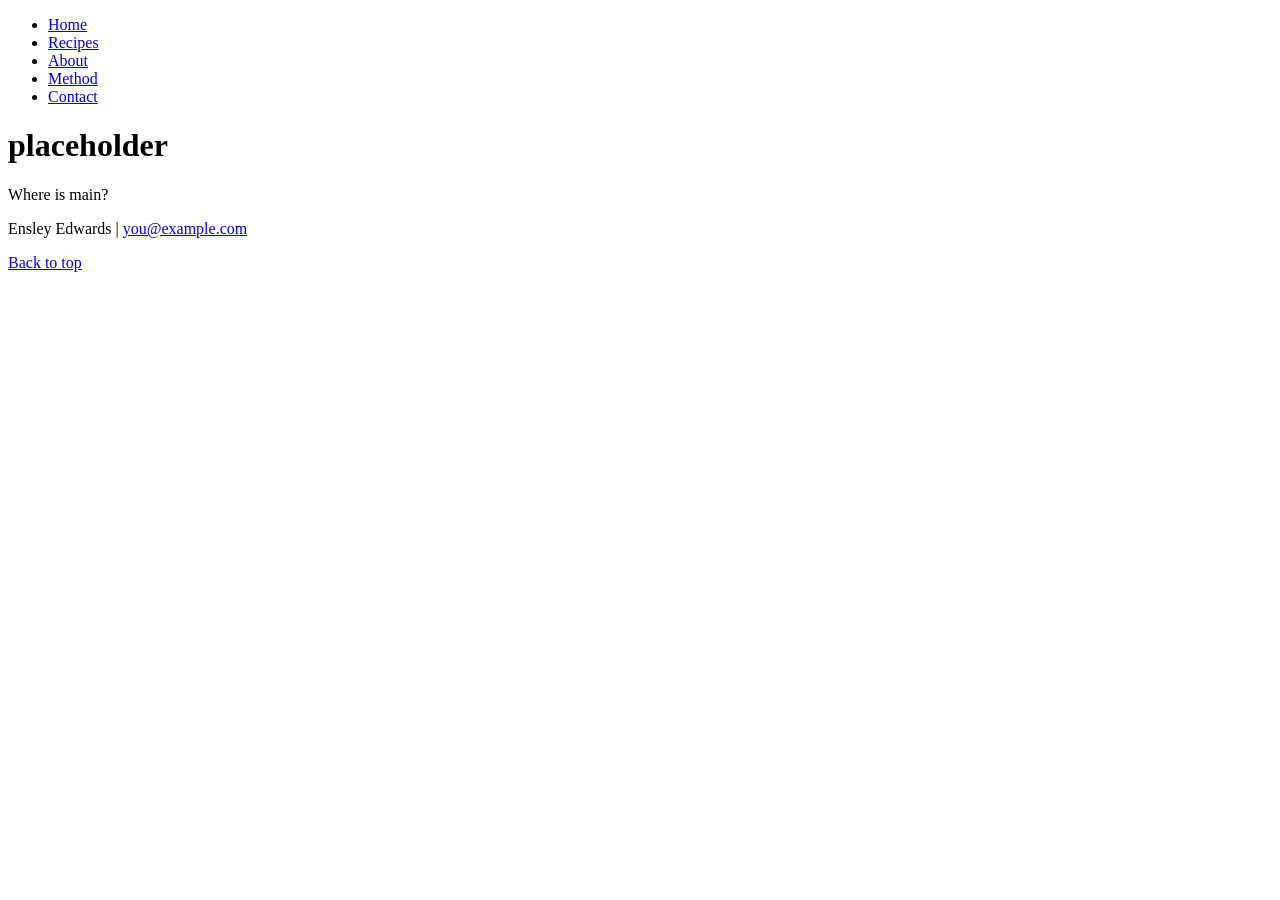
==== recipes/bbq-chicken.html @ 20ef9bd4 "rename" ====
<!DOCTYPE html>
<html lang="en">
<head>
    <meta charset="UTF-8">
    <meta name="viewport" content="width=device-width, initial-scale=1.0">
    <title>Document</title>

   <link rel="preconnect" href="https://fonts.googleapis.com">
    <link rel="preconnect" href="https://fonts.gstatic.com" crossorigin>
    <link href="https://fonts.googleapis.com/css2?family=Molle:ital@1&display=swap" rel="stylesheet">

    <link rel="stylesheet" href="css/styles.css">
</head>
<body id="top">
    <nav class="site-nav">
        <ul>
            <li><a href="index.html">Home</a></li>
            <li><a href="#recipes">Recipes</a></li>
            <li><a href="#about">About</a></li>
            <li><a href="#method">Method</a></li>
            <li><a href="mailto:email@example.com">Contact</a></li>
        </ul>
    </nav>

    <main>
        <h1>placeholder</h1>
        <p>Where is main?</p>
    </main>

    <footer class="site-footer">
        <div class="inner">
            <p>Ensley Edwards | <a href="mailto:email@example.com">you@example.com</a></p>
            <p class="right"><a href="#top">Back to top</a></p>
        </div>
    </footer>
</body>
</html>
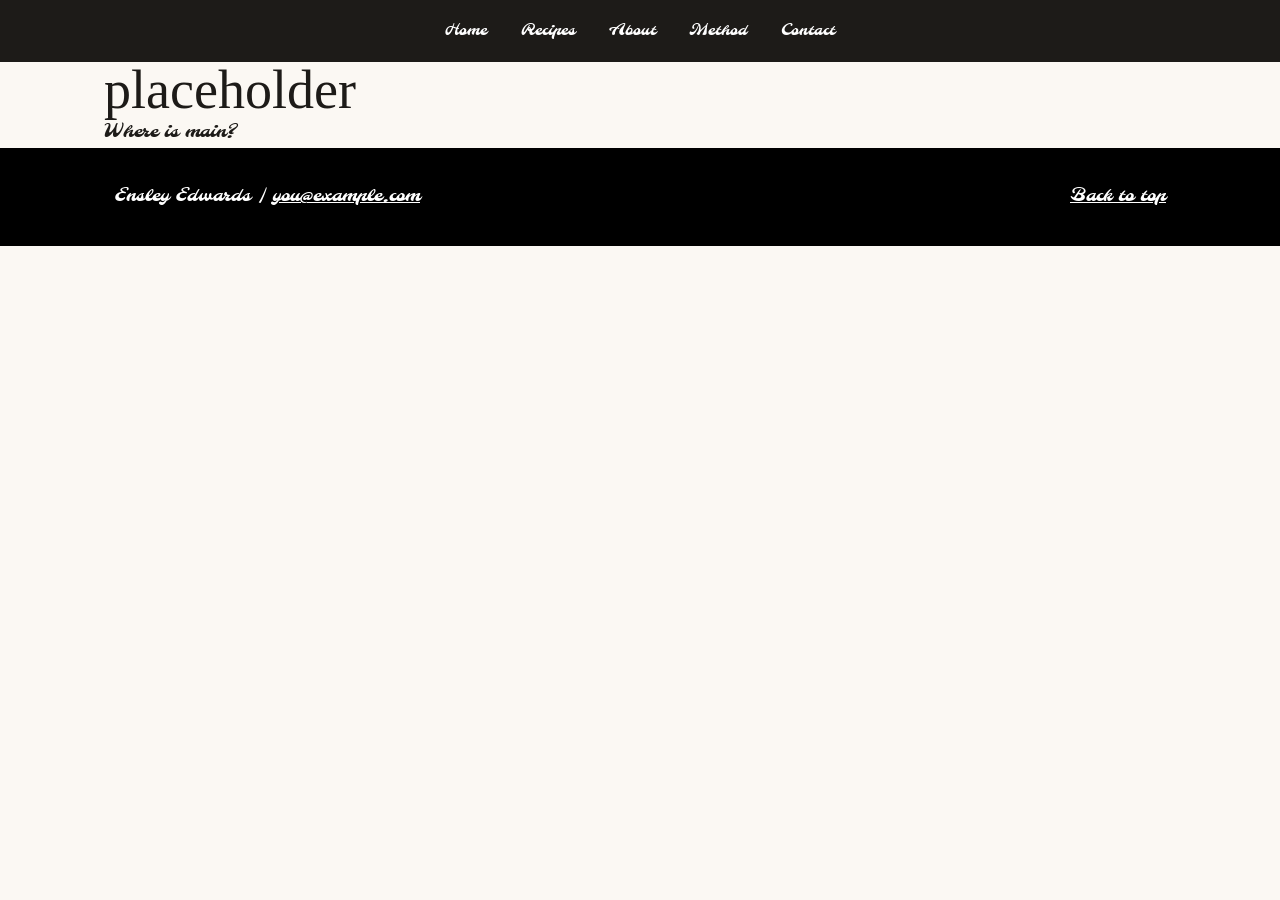
==== commit f65bbc4d: "sync 2" ====
--- a/recipes/bbq-chicken.html
+++ b/recipes/bbq-chicken.html
@@ -9,7 +9,7 @@
     <link rel="preconnect" href="https://fonts.gstatic.com" crossorigin>
     <link href="https://fonts.googleapis.com/css2?family=Molle:ital@1&display=swap" rel="stylesheet">
 
-    <link rel="stylesheet" href="css/styles.css">
+    <link rel="stylesheet" href="../css/styles.css">
 </head>
 <body id="top">
     <nav class="site-nav">
--- a/css/styles.css
+++ b/css/styles.css
@@ -0,0 +1,138 @@
+* {
+    box-sizing: border-box;
+    padding: 0px;
+    margin: 0px;
+}
+
+body {
+    background: #FBF8F3;
+    color: #1D1B18;
+     font-family: "Molle", cursive;
+     font-size: 18px;
+     line-height: 1.65;
+}
+
+h1, h2, h3 {
+      font-family: "IBM Plex Serif", serif;
+      font-weight: 400;
+}
+
+.site-nav {
+    background: #1D1B18;
+}
+
+.site-nav ul {
+    list-style: none;
+    display: grid;
+    grid-template: auto / auto auto auto auto auto;
+    gap: 34px;
+    width: max-content;
+    margin: 0px auto;
+    padding: 16px 24px;
+}
+
+.site-nav a {
+    color: white;
+    text-decoration: none;
+    font-size: 15px;
+}
+
+main {
+    max-width: 1120px;
+    margin: 0px auto;
+    padding: 0px 24px;
+}
+
+.site-footer {
+    background: black;
+    color: white;
+}
+
+.site-footer .inner {
+    display: grid;
+    grid-template: auto / 1fr 1fr;
+    max-width: 1120px;
+    margin: 0px auto;
+    padding: 34px;
+}
+
+.site-footer a {
+    color: white;
+}
+
+.site-footer .right {
+    text-align: right;
+}
+
+.hero {
+    display: grid;
+    grid-template: auto / 1fr 1fr;
+    gap: 28px;
+    padding: 54px 0;
+}
+
+.hero img {
+    width: 100%;
+    height:380px;
+    object-fit: cover;
+}
+
+h1 {
+    font-size: 54px;
+    line-height: 1.05;
+}
+
+.eyebrow {
+    font-size: 13px;
+    letter-spacing: 0.18em;
+    text-transform: uppercase;
+    color: #1b858f;
+    margin-bottom: 10px;
+}
+
+.lede {
+    font-size: 20px;
+    color: #6b6560;
+}
+
+.button {
+    display: inline-block;
+    margin-top: 12px;
+    background: #1b858f;
+    color: #FBF8F3;
+    text-decoration: none;
+    padding: 13px 22px;
+    font-size: 15px;
+    text-transform: uppercase;
+}
+
+.section-head {
+    border-top: 1px solid #efe9df;
+    padding: 34px 0 24px;
+}
+
+.section-head p {
+    max-width: 68ch;
+}
+
+.cards {
+    display: grid;
+    grid-template: auto / 1fr 1fr 1fr;
+    gap: 28px;
+    padding-bottom: 60px;
+}
+
+.card img {
+    width: 100%;
+    height: 230px;
+    object-fit: cover;
+}
+
+.card h3 {
+    margin: 14px 0 6px;
+}
+
+.card p {
+    font-size: 16px;
+    color: #6b6560;
+}
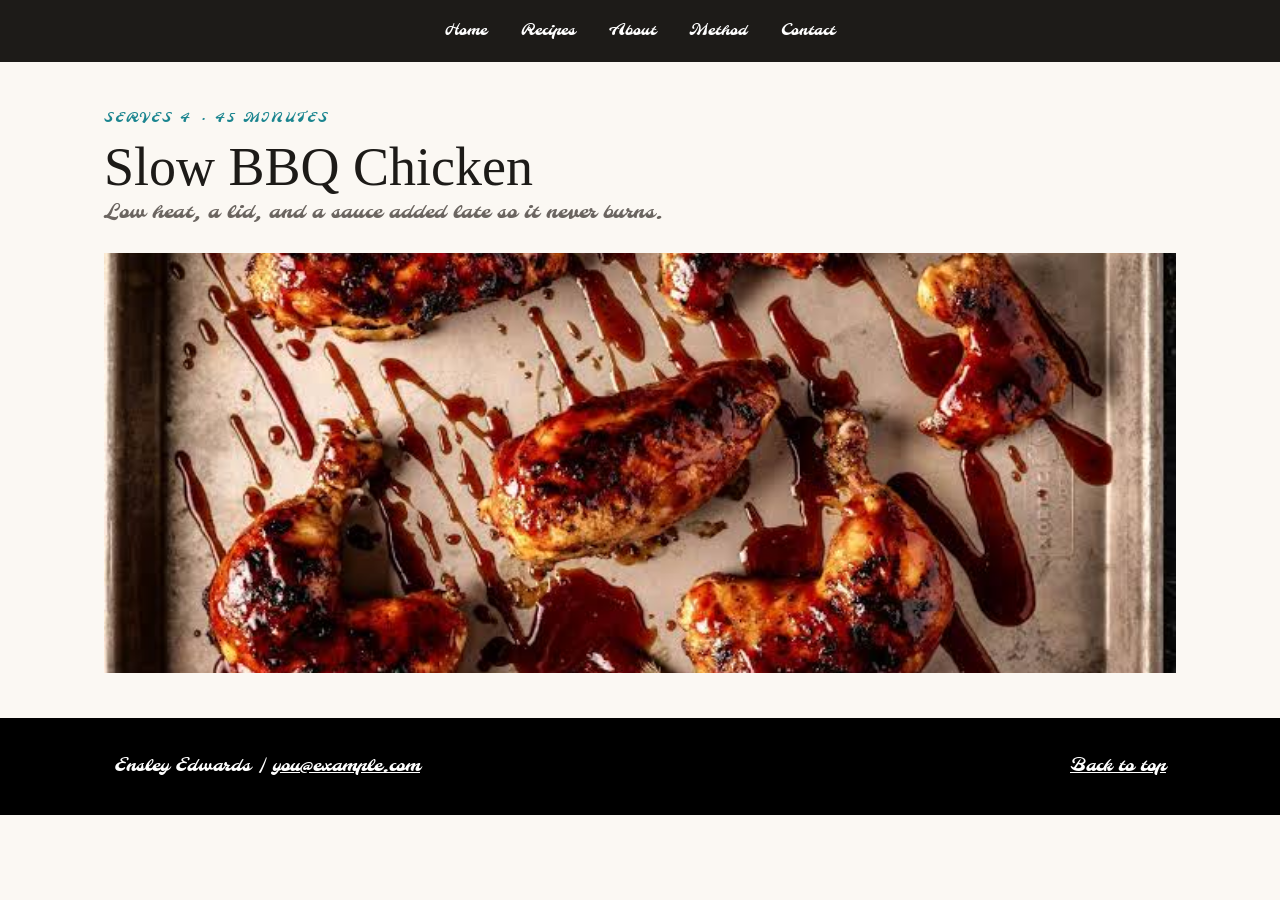
==== commit 694d3fe3: "hero" ====
--- a/recipes/bbq-chicken.html
+++ b/recipes/bbq-chicken.html
@@ -3,7 +3,7 @@
 <head>
     <meta charset="UTF-8">
     <meta name="viewport" content="width=device-width, initial-scale=1.0">
-    <title>Document</title>
+    <title>Slow BBQ Chicken</title>
 
    <link rel="preconnect" href="https://fonts.googleapis.com">
     <link rel="preconnect" href="https://fonts.gstatic.com" crossorigin>
@@ -14,17 +14,23 @@
 <body id="top">
     <nav class="site-nav">
         <ul>
-            <li><a href="index.html">Home</a></li>
-            <li><a href="#recipes">Recipes</a></li>
-            <li><a href="#about">About</a></li>
+            <li><a href="../index.html">Home</a></li>
+            <li><a href="../index.html#recipes">Recipes</a></li>
+            <li><a href="../index.html#about">About</a></li>
             <li><a href="#method">Method</a></li>
             <li><a href="mailto:email@example.com">Contact</a></li>
         </ul>
     </nav>
 
     <main>
-        <h1>placeholder</h1>
-        <p>Where is main?</p>
+        <header class="recipe-hero">
+            <p class="eyebrow">Serves 4 &middot; 45 minutes</p>
+            <h1>Slow BBQ Chicken</h1>
+            <p class="lede">Low heat, a lid, and a sauce added late so it never burns.</p>
+            <img src="../images/bbq-chicken-banner.jpg" alt="A tray of BBQ chicken">
+        </header>
+
+
     </main>
 
     <footer class="site-footer">
--- a/css/styles.css
+++ b/css/styles.css
@@ -135,4 +135,15 @@
 .card p {
     font-size: 16px;
     color: #6b6560;
+}
+
+.recipe-hero {
+    padding: 46px 0 34px;
+}
+
+.recipe-hero img{
+    width: 100%;
+    height: 420px;
+    object-fit: cover;
+    margin-top: 24px;
 }
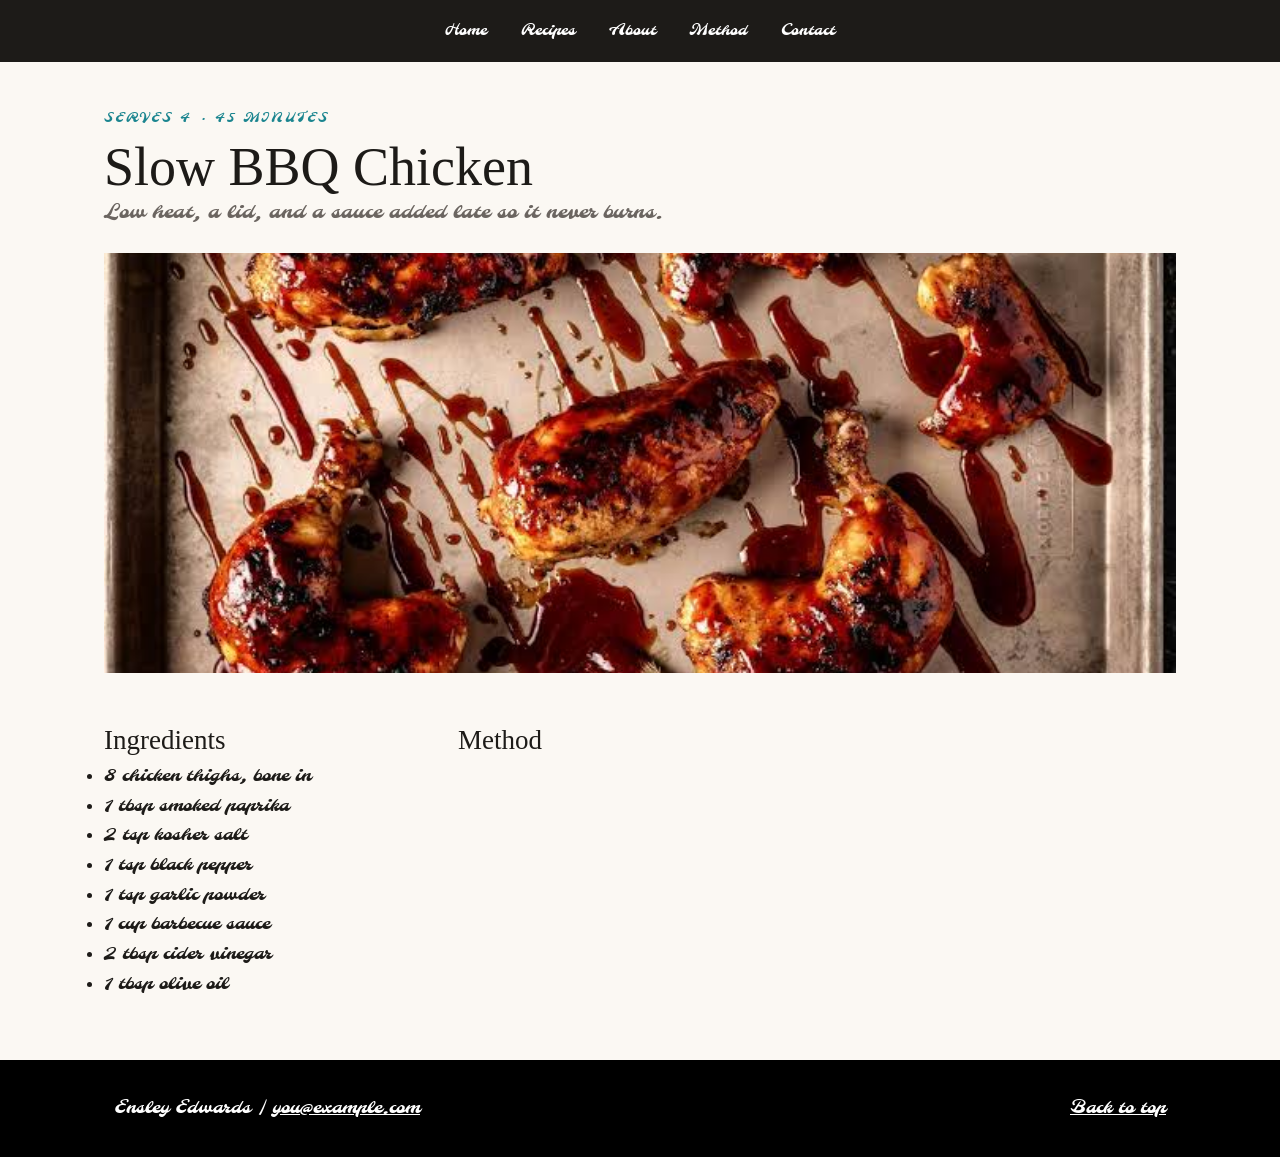
==== commit 822af20f: "list aside" ====
--- a/recipes/bbq-chicken.html
+++ b/recipes/bbq-chicken.html
@@ -30,6 +30,27 @@
             <img src="../images/bbq-chicken-banner.jpg" alt="A tray of BBQ chicken">
         </header>
 
+        <div class="recipe-body">
+            <aside class="Ingredients">
+                <h2>Ingredients</h2>
+                <ul>
+                    <li>8 chicken thighs, bone in</li>
+                    <li>1 tbsp smoked paprika</li>
+                    <li>2 tsp kosher salt</li>
+                    <li>1 tsp black pepper</li>
+                    <li>1 tsp garlic powder</li>
+                    <li>1 cup barbecue sauce</li>
+                    <li>2 tbsp cider vinegar</li>
+                    <li>1 tbsp olive oil</li>
+                </ul>
+            </aside>
+
+            <section id="method">
+                <h2>Method</h2>
+            </section>
+            
+        </div>
+
 
     </main>
 
--- a/css/styles.css
+++ b/css/styles.css
@@ -146,4 +146,26 @@
     height: 420px;
     object-fit: cover;
     margin-top: 24px;
+}
+
+.recipe-body {
+    display: grid;
+    grid-template: auto / 300px 1fr;
+    gap: 54px;
+    padding-bottom: 60px;
+}
+
+.ingredients {
+    background: #efe9df;
+    padding: 26px;
+    align-self: start;
+}
+
+.ingredients ul {
+    margin: 12px 0 0 20px;
+}
+
+.ingredients li {
+    margin-bottom: 9px;
+    font-size: 16px;
 }
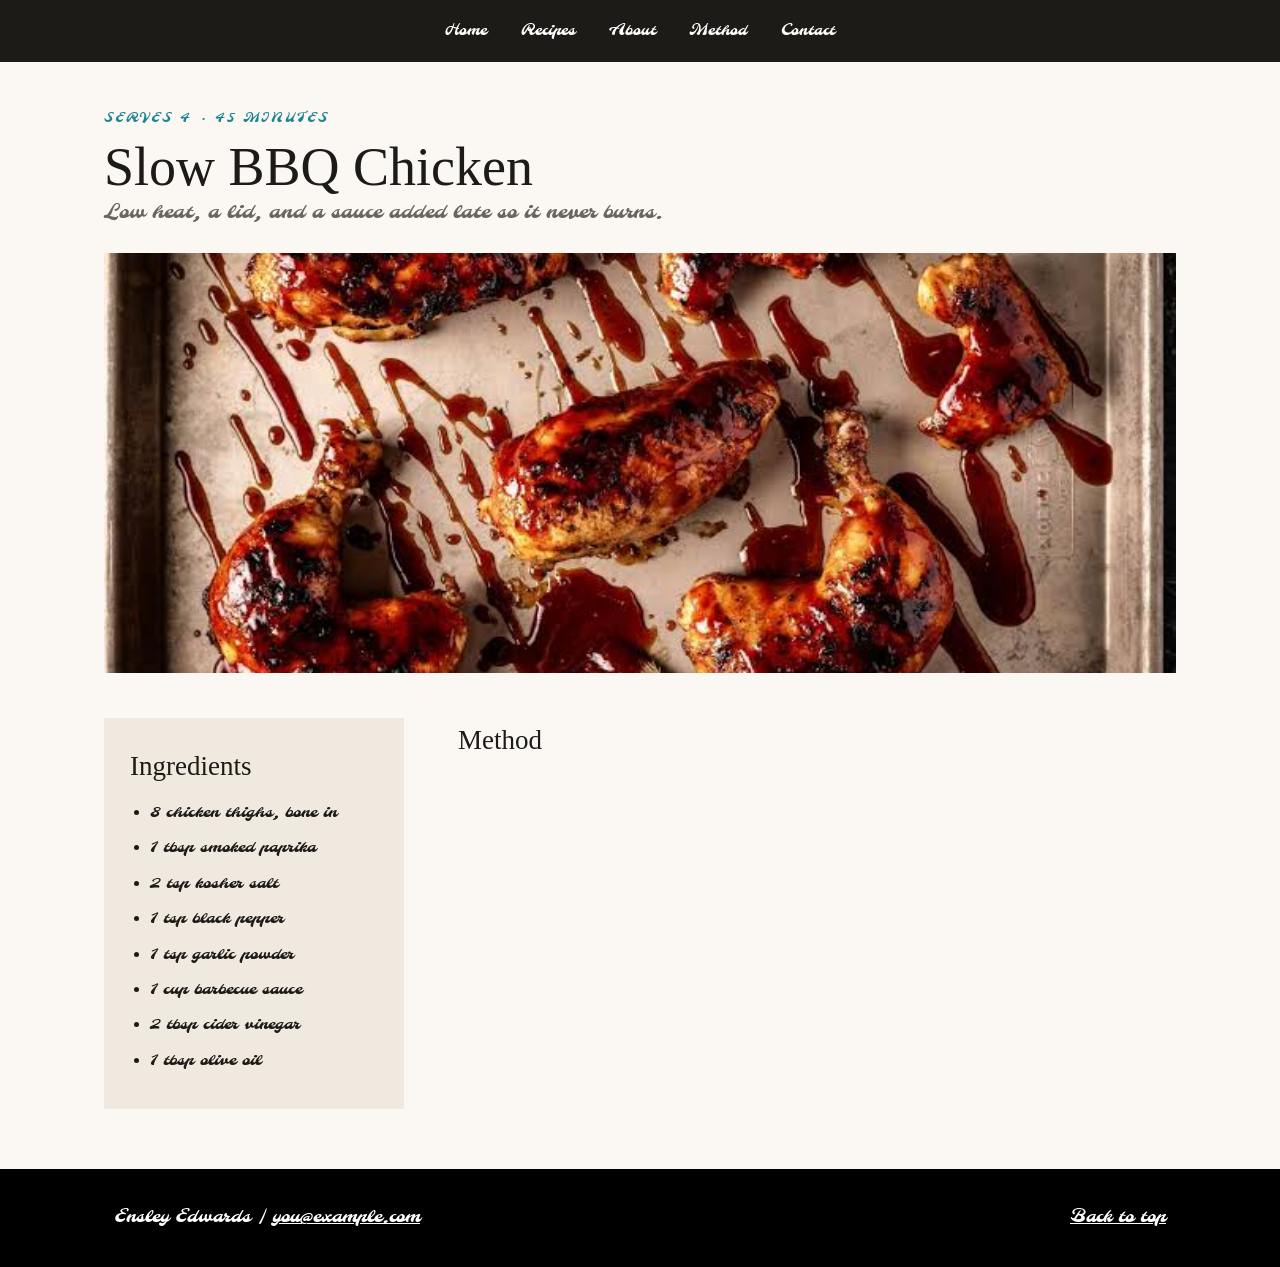
==== commit 42ac7083: "attempt 2" ====
--- a/recipes/bbq-chicken.html
+++ b/recipes/bbq-chicken.html
@@ -31,7 +31,7 @@
         </header>
 
         <div class="recipe-body">
-            <aside class="Ingredients">
+            <aside class="ingredients">
                 <h2>Ingredients</h2>
                 <ul>
                     <li>8 chicken thighs, bone in</li>
@@ -48,7 +48,7 @@
             <section id="method">
                 <h2>Method</h2>
             </section>
-            
+
         </div>
 
 
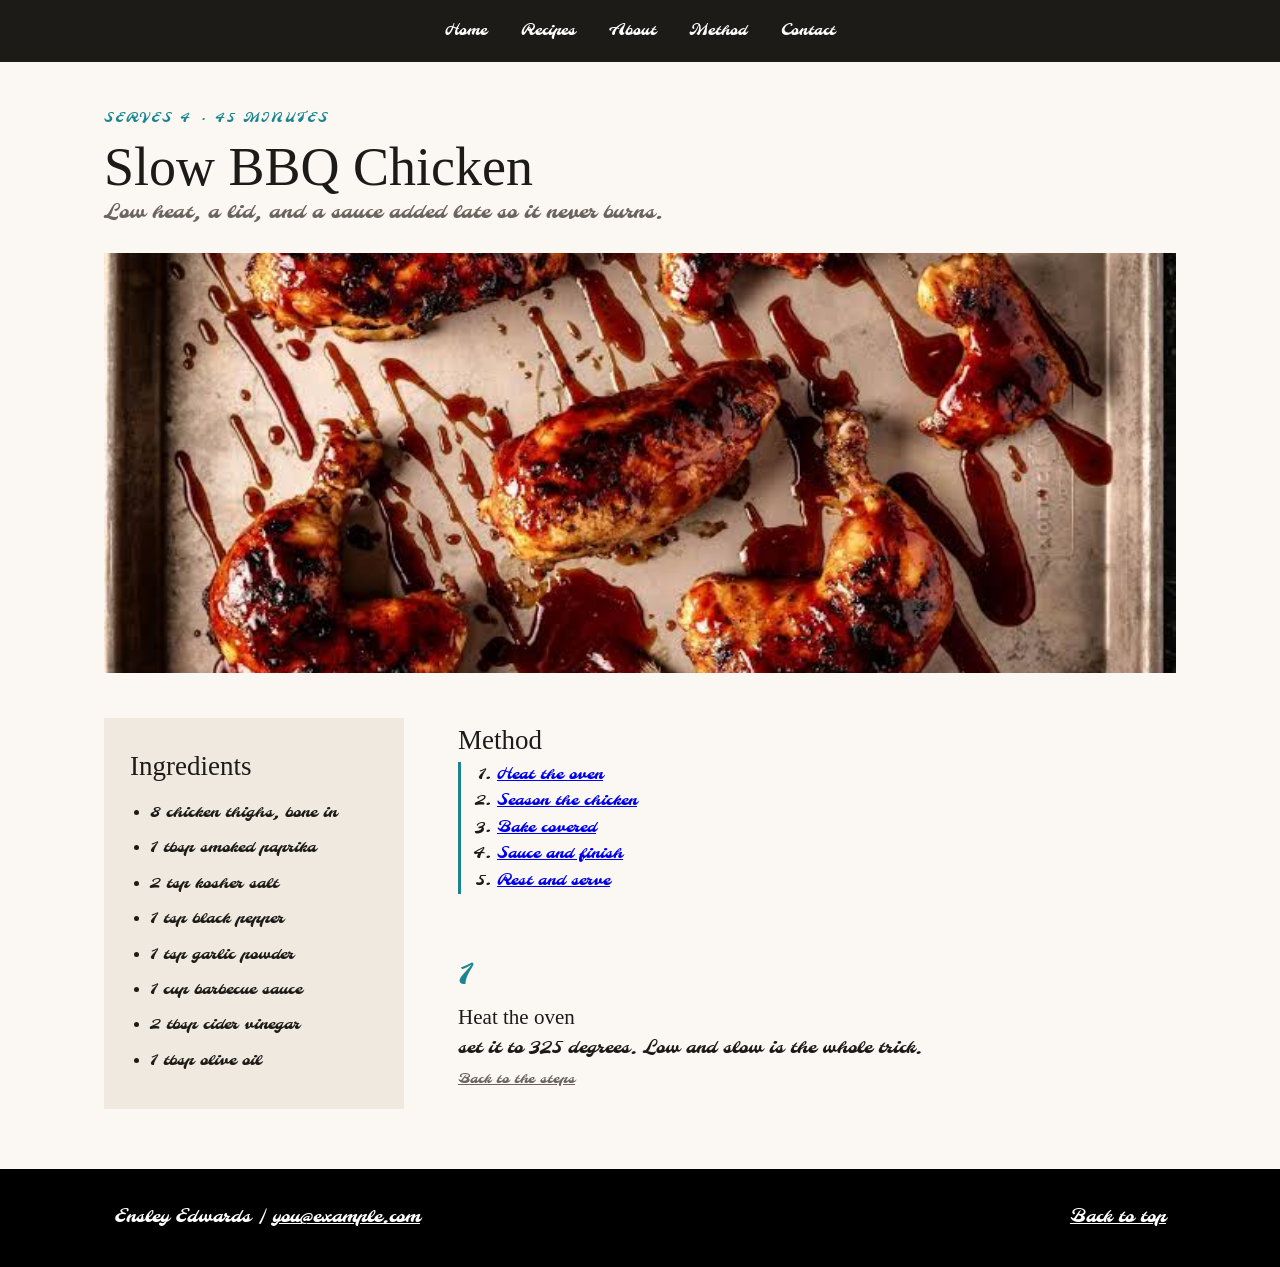
==== commit 53b1f032: "links" ====
--- a/recipes/bbq-chicken.html
+++ b/recipes/bbq-chicken.html
@@ -47,8 +47,26 @@
 
             <section id="method">
                 <h2>Method</h2>
+
+                <nav class="jump">
+                    <ol>
+                        <li><a href="#step-1">Heat the oven</a></li>
+                        <li><a href="#step-2">Season the chicken</a></li>
+                        <li><a href="#step-3">Bake covered</a></li>
+                        <li><a href="#step-4">Sauce and finish</a></li>
+                        <li><a href="#step-5">Rest and serve</a></li>
+                    </ol>
+                </nav>
+
+                <article class="step" id="step-1">
+                    <span class="num">1</span>
+                    <h3>Heat the oven</h3>
+                    <p> set it to 325 degrees. Low and slow is the whole trick.</p>
+                    <p><a class="back" href="#method">Back to the steps</a></p>
+                </article>
+
+                
             </section>
-
         </div>
 
 
--- a/css/styles.css
+++ b/css/styles.css
@@ -168,4 +168,35 @@
 .ingredients li {
     margin-bottom: 9px;
     font-size: 16px;
+}
+
+.jump {
+    border-left: 3px solid #1b858f;
+    padding-left: 18px;
+    margin-bottom: 30px;
+}
+
+.jump ol {
+    margin-left: 18px;
+}
+
+.jump li {
+    font-size: 16px;
+}
+
+.step {
+    border-top: 1 px solid #efe9df;
+    padding-top: 26px;
+    margin-top: 26px;
+}
+
+.step .num {
+    display: block;
+    font-size: 30px;
+    color: #1b858f;
+}
+
+.back {
+    font-size: 14px;
+    color: #6b6560
 }
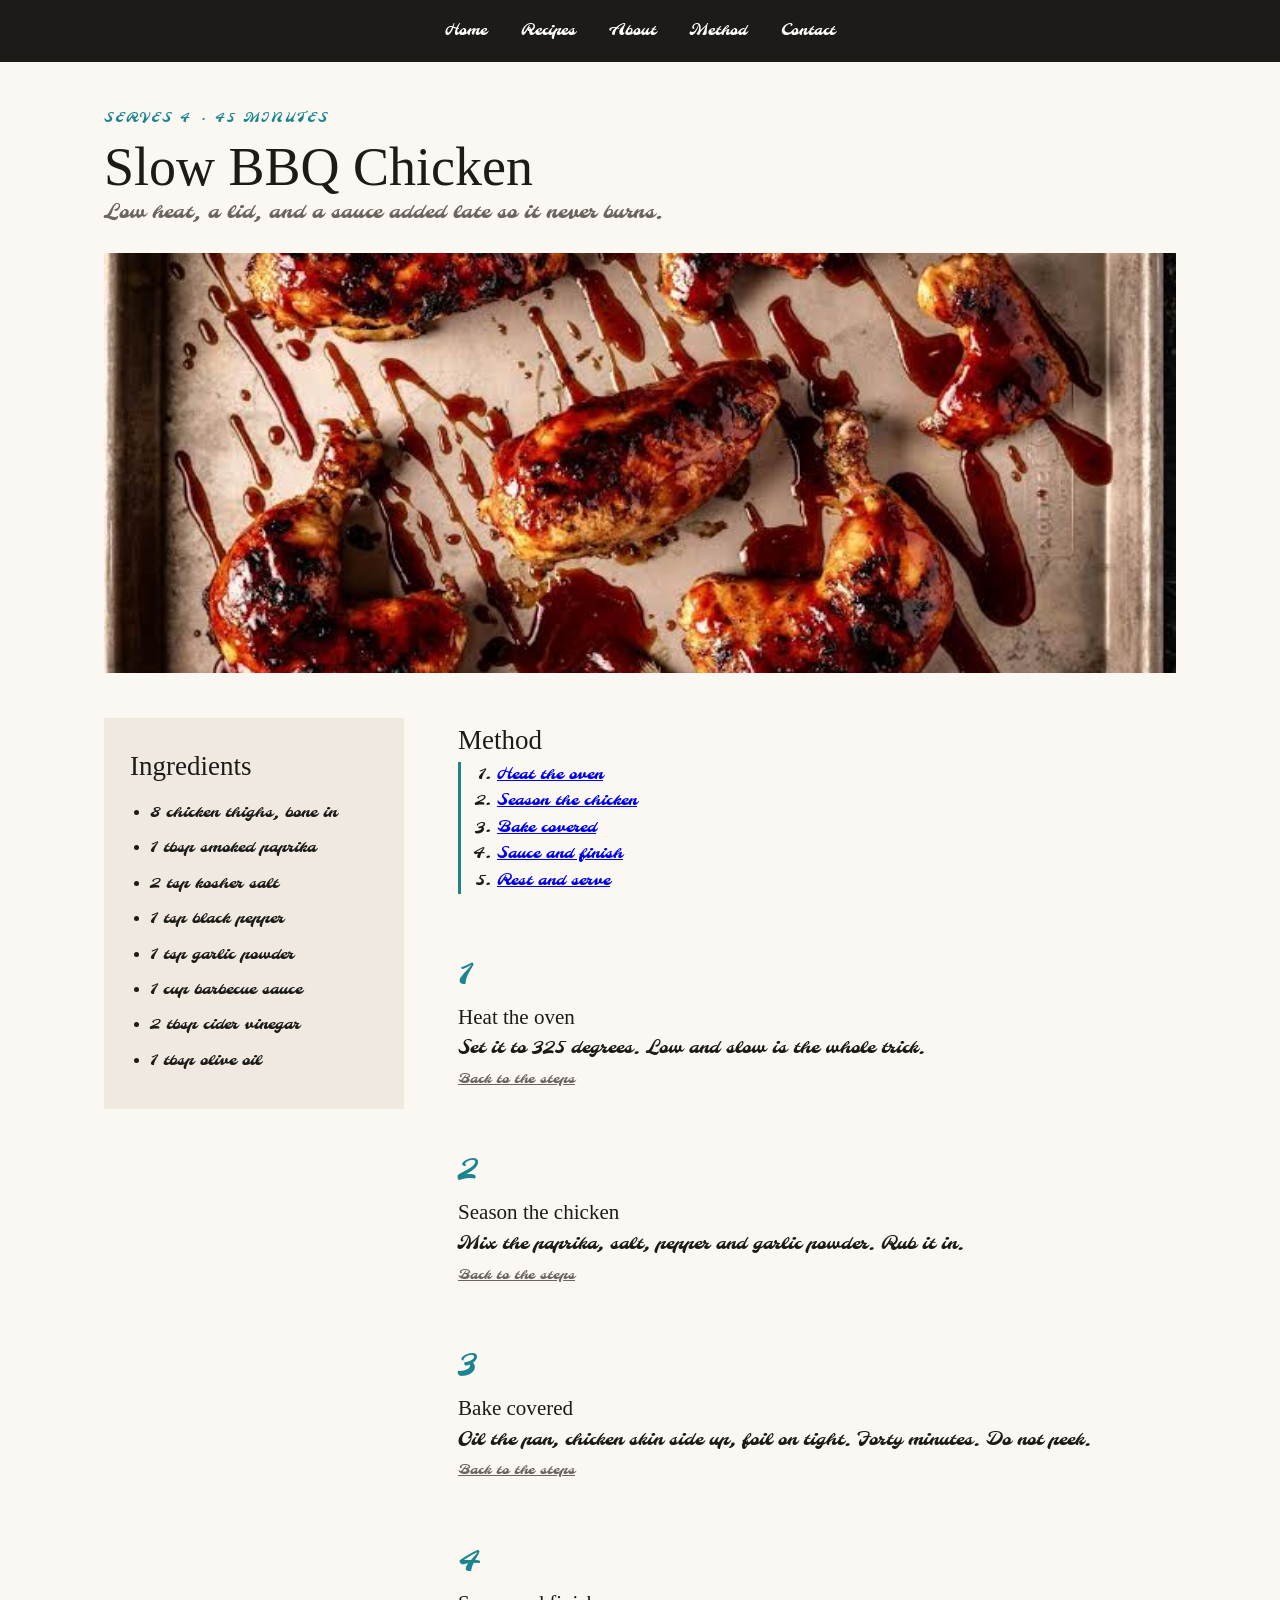
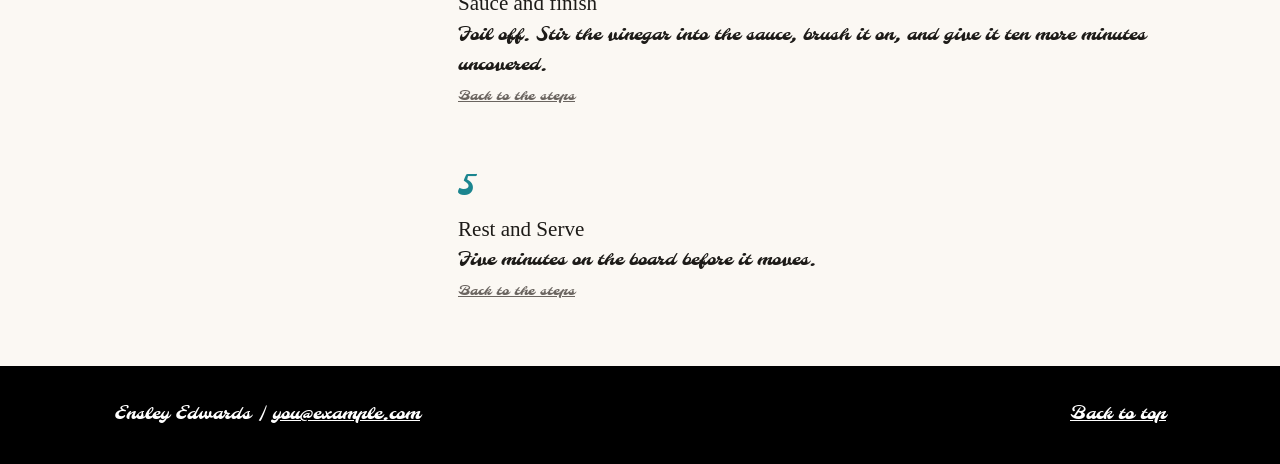
==== commit 674b5709: "articles" ====
--- a/recipes/bbq-chicken.html
+++ b/recipes/bbq-chicken.html
@@ -61,11 +61,39 @@
                 <article class="step" id="step-1">
                     <span class="num">1</span>
                     <h3>Heat the oven</h3>
-                    <p> set it to 325 degrees. Low and slow is the whole trick.</p>
+                    <p>Set it to 325 degrees. Low and slow is the whole trick.</p>
                     <p><a class="back" href="#method">Back to the steps</a></p>
                 </article>
 
-                
+                 <article class="step" id="step-2">
+                    <span class="num">2</span>
+                    <h3>Season the chicken</h3>
+                    <p>Mix the paprika, salt, pepper and garlic powder. Rub it in.</p>
+                    <p><a class="back" href="#method">Back to the steps</a></p>
+                </article>
+
+                 <article class="step" id="step-3">
+                    <span class="num">3</span>
+                    <h3>Bake covered</h3>
+                    <p>Oil the pan, chicken skin side up, foil on tight. Forty minutes. Do not peek.</p>
+                    <p><a class="back" href="#method">Back to the steps</a></p>
+                </article>
+
+                 <article class="step" id="step-4">
+                    <span class="num">4</span>
+                    <h3>Sauce and finish</h3>
+                    <p>Foil off. Stir the vinegar into the sauce, brush it on, and give it ten more minutes uncovered.</p>
+                    <p><a class="back" href="#method">Back to the steps</a></p>
+                </article>
+
+                 <article class="step" id="step-5">
+                    <span class="num">5</span>
+                    <h3>Rest and Serve</h3>
+                    <p>Five minutes on the board before it moves.</p>
+                    <p><a class="back" href="#method">Back to the steps</a></p>
+                </article>
+
+
             </section>
         </div>
 
